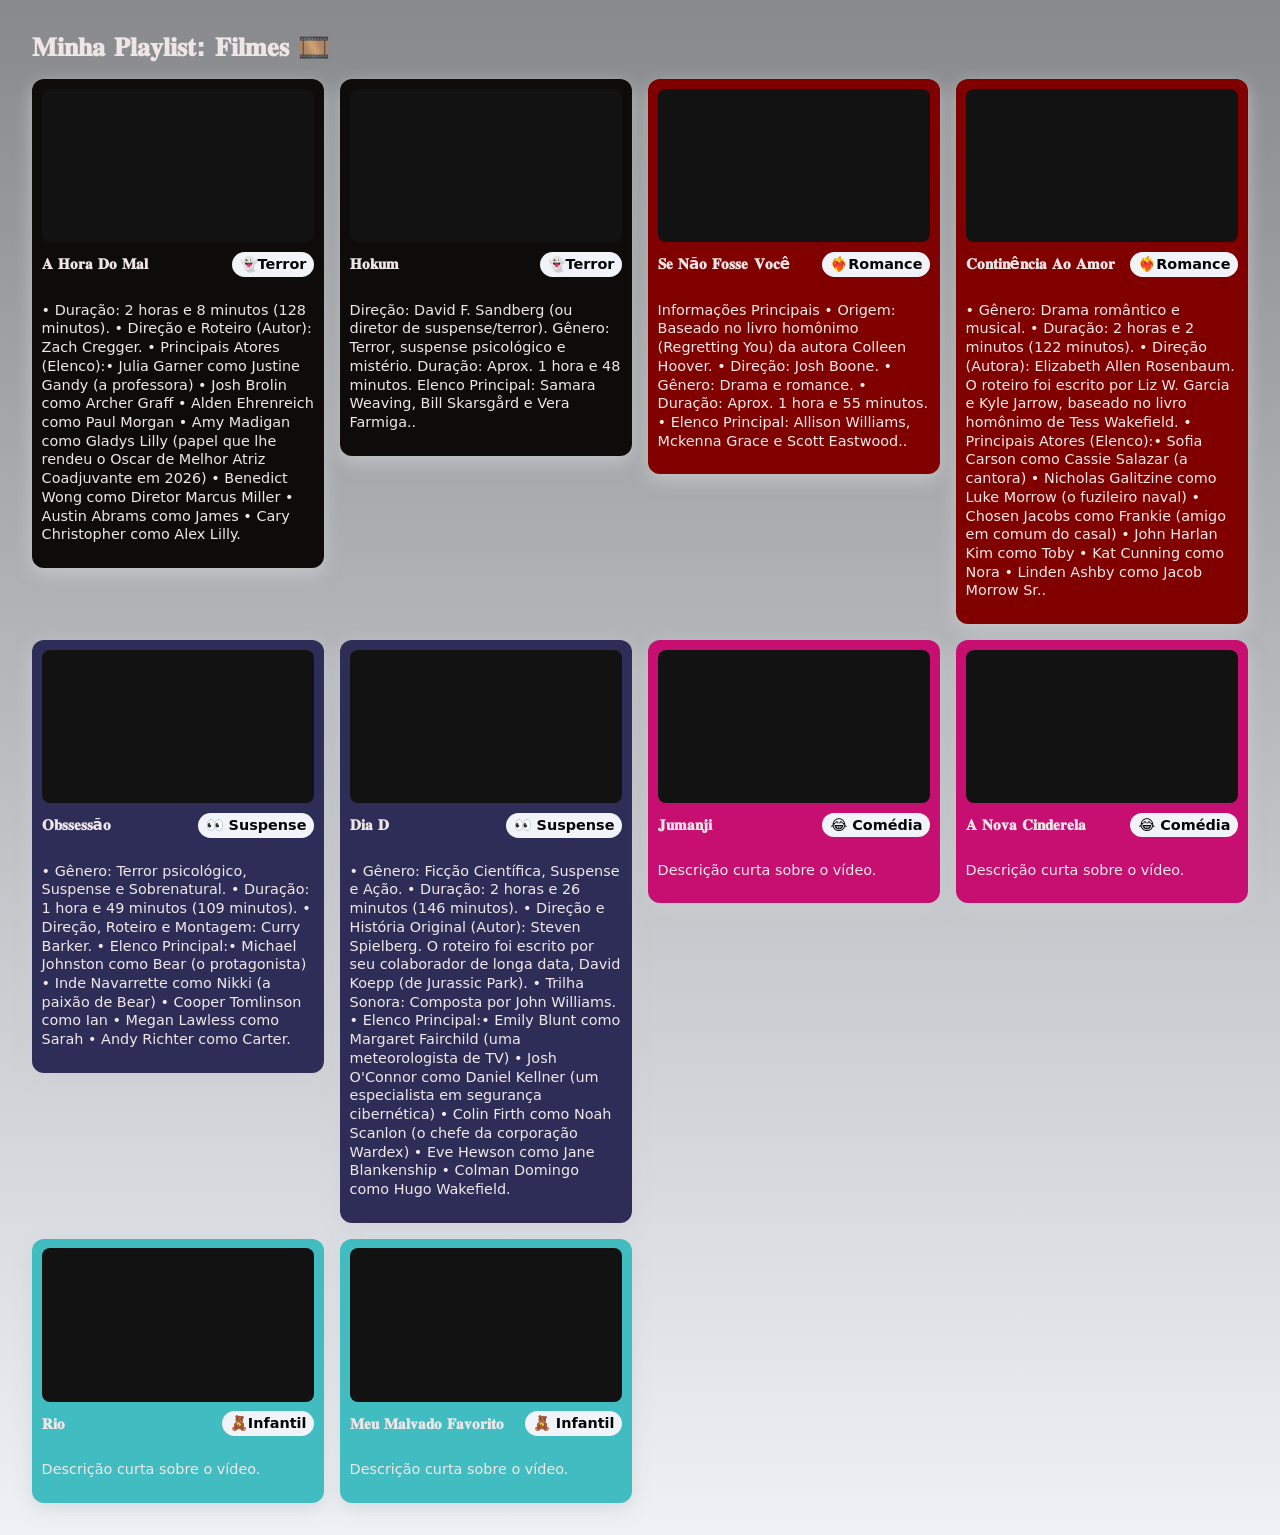
==== galeria2.html @ abc64dfc "Add files via upload" ====
<!doctype html>
<html lang="pt-BR">
<head>
  <meta charset="utf-8" />
  <meta name="viewport" content="width=device-width,initial-scale=1" />
  <title>Galeria Bongo Cat</title>
  <link rel="stylesheet" href="style2.css">
</head>
<body>
  <h1>𝐌𝐢𝐧𝐡𝐚 𝐏𝐥𝐚𝐲𝐥𝐢𝐬𝐭: 𝐅𝐢𝐥𝐦𝐞𝐬 🎞️</h1>
  
  <section class="grid">
    
    <!-- EXEMPLO 1 -->
    <article class="card terror">
      <div class="video-wrap">
        <iframe width="560" height="315" src="https://www.youtube.com/embed/_tchsUm0w_M?si=lUSmMqHdHg6Buxvi" title="YouTube video player" frameborder="0" allow="accelerometer; autoplay; clipboard-write; encrypted-media; gyroscope; picture-in-picture; web-share" referrerpolicy="strict-origin-when-cross-origin" allowfullscreen></iframe>
      </div>
      <div class="meta">
        <div class="title"> 𝐀 𝐇𝐨𝐫𝐚 𝐃𝐨 𝐌𝐚𝐥</div>
        <div class="badge">👻Terror</div>
      </div>
      <p class="desc"> • Duração: 2 horas e 8 minutos (128 minutos).
• Direção e Roteiro (Autor): Zach Cregger.
• Principais Atores (Elenco):• Julia Garner como Justine Gandy (a professora)
• Josh Brolin como Archer Graff
• Alden Ehrenreich como Paul Morgan
• Amy Madigan como Gladys Lilly (papel que lhe rendeu o Oscar de Melhor Atriz Coadjuvante em 2026)
• Benedict Wong como Diretor Marcus Miller
• Austin Abrams como James
• Cary Christopher como Alex Lilly.</p>
    </article>

    <!-- EXEMPLO 2 -->
    <article class="card terror">
      <div class="video-wrap">
        <iframe width="560" height="315" src="https://www.youtube.com/embed/yLKlNlv4vvI?si=GByscv7Jr2Nr9px-" title="YouTube video player" frameborder="0" allow="accelerometer; autoplay; clipboard-write; encrypted-media; gyroscope; picture-in-picture; web-share" referrerpolicy="strict-origin-when-cross-origin" allowfullscreen></iframe>
      </div>
      <div class="meta">
        <div class="title"> 𝐇𝐨𝐤𝐮𝐦</div>
        <div class="badge">👻Terror</div>
      </div>
      <p class="desc">Direção: David F. Sandberg (ou diretor de suspense/terror).

Gênero: Terror, suspense psicológico e mistério.

Duração: Aprox. 1 hora e 48 minutos.

Elenco Principal: Samara Weaving, Bill Skarsgård e Vera Farmiga..</p>
    </article>

    <!-- EXEMPLO 3 -->
    <article class="card romance">
      <div class="video-wrap">
        <iframe width="560" height="315" src="https://www.youtube.com/embed/lmf0XFlD3-M?si=To_8fAioqGDi1XKF" title="YouTube video player" frameborder="0" allow="accelerometer; autoplay; clipboard-write; encrypted-media; gyroscope; picture-in-picture; web-share" referrerpolicy="strict-origin-when-cross-origin" allowfullscreen></iframe>
      </div>
      <div class="meta">
        <div class="title"> 𝐒𝐞 𝐍ã𝐨 𝐅𝐨𝐬𝐬𝐞 𝐕𝐨𝐜ê</div>
        <div class="badge">❤️‍🔥Romance</div>
      </div>
      <p class="desc">Informações Principais
• Origem: Baseado no livro homônimo (Regretting You) da autora Colleen Hoover.
• Direção: Josh Boone.
• Gênero: Drama e romance.
• Duração: Aprox. 1 hora e 55 minutos.
• Elenco Principal: Allison Williams, Mckenna Grace e Scott Eastwood..</p>
    </article>

    <!-- EXEMPLO 4 -->
    <article class="card romance">
      <div class="video-wrap">
        <iframe width="560" height="315" src="https://www.youtube.com/embed/WTLgg8oRSBE?si=UqxT-AQ-lOje7kwX" title="YouTube video player" frameborder="0" allow="accelerometer; autoplay; clipboard-write; encrypted-media; gyroscope; picture-in-picture; web-share" referrerpolicy="strict-origin-when-cross-origin" allowfullscreen></iframe>
      </div>
      <div class="meta">
        <div class="title"> 𝐂𝐨𝐧𝐭𝐢𝐧ê𝐧𝐜𝐢𝐚 𝐀𝐨 𝐀𝐦𝐨𝐫</div>
        <div class="badge">❤️‍🔥Romance</div>
      </div>
      <p class="desc">• Gênero: Drama romântico e musical.
• Duração: 2 horas e 2 minutos (122 minutos).
• Direção (Autora): Elizabeth Allen Rosenbaum. O roteiro foi escrito por Liz W. Garcia e Kyle Jarrow, baseado no livro homônimo de Tess Wakefield.
• Principais Atores (Elenco):• Sofia Carson como Cassie Salazar (a cantora)
• Nicholas Galitzine como Luke Morrow (o fuzileiro naval)
• Chosen Jacobs como Frankie (amigo em comum do casal)
• John Harlan Kim como Toby
• Kat Cunning como Nora
• Linden Ashby como Jacob Morrow Sr..</p>
    </article>

    <!-- EXEMPLO 5 -->
    <article class="card suspense">
      <div class="video-wrap">
        <iframe width="560" height="315" src="https://www.youtube.com/embed/OYueQyeNgOk?si=bNjqb4Cc9XA_5oQD" title="YouTube video player" frameborder="0" allow="accelerometer; autoplay; clipboard-write; encrypted-media; gyroscope; picture-in-picture; web-share" referrerpolicy="strict-origin-when-cross-origin" allowfullscreen></iframe>
      </div>
      <div class="meta">
        <div class="title">𝐎𝐛𝐬𝐬𝐞𝐬𝐬ã𝐨</div>
        <div class="badge">👀 Suspense</div>
      </div>
      <p class="desc">• Gênero: Terror psicológico, Suspense e Sobrenatural.
• Duração: 1 hora e 49 minutos (109 minutos).
• Direção, Roteiro e Montagem: Curry Barker.
• Elenco Principal:• Michael Johnston como Bear (o protagonista)
• Inde Navarrette como Nikki (a paixão de Bear)
• Cooper Tomlinson como Ian
• Megan Lawless como Sarah
• Andy Richter como Carter.</p>
    </article>

    <!-- EXEMPLO 6 -->
    <article class="card suspense">
      <div class="video-wrap">
        <iframe width="560" height="315" src="https://www.youtube.com/embed/cuAQK4KZZO0?si=cbIvC28_RliayE7a" title="YouTube video player" frameborder="0" allow="accelerometer; autoplay; clipboard-write; encrypted-media; gyroscope; picture-in-picture; web-share" referrerpolicy="strict-origin-when-cross-origin" allowfullscreen></iframe>
      </div>
      <div class="meta">
        <div class="title"> 𝐃𝐢𝐚 𝐃</div>
        <div class="badge">👀 Suspense</div>
      </div>
      <p class="desc">• Gênero: Ficção Científica, Suspense e Ação.
• Duração: 2 horas e 26 minutos (146 minutos).
• Direção e História Original (Autor): Steven Spielberg. O roteiro foi escrito por seu colaborador de longa data, David Koepp (de Jurassic Park).
• Trilha Sonora: Composta por John Williams.
• Elenco Principal:• Emily Blunt como Margaret Fairchild (uma meteorologista de TV)
• Josh O'Connor como Daniel Kellner (um especialista em segurança cibernética)
• Colin Firth como Noah Scanlon (o chefe da corporação Wardex)
• Eve Hewson como Jane Blankenship
• Colman Domingo como Hugo Wakefield.</p>
    </article>

    <!-- EXEMPLO 7 -->
    <article class="card comedia">
      <div class="video-wrap">
        <iframe width="560" height="315" src="https://www.youtube.com/embed/CYc9CXGu9BI?si=E3e-jsje8lQ975eZ&amp;start=6" title="YouTube video player" frameborder="0" allow="accelerometer; autoplay; clipboard-write; encrypted-media; gyroscope; picture-in-picture; web-share" referrerpolicy="strict-origin-when-cross-origin" allowfullscreen></iframe>
      </div>
      <div class="meta">
        <div class="title">𝐉𝐮𝐦𝐚𝐧𝐣𝐢</div>
        <div class="badge">😂 Comédia</div>
      </div>
      <p class="desc">Descrição curta sobre o vídeo.</p>
    </article>

    <!-- EXEMPLO 8 -->
    <article class="card comedia">
      <div class="video-wrap">
        <iframe width="560" height="315" src="https://www.youtube.com/embed/B_VFs9j95gc?si=gO1gCDy97R6djfp6&amp;start=6" title="YouTube video player" frameborder="0" allow="accelerometer; autoplay; clipboard-write; encrypted-media; gyroscope; picture-in-picture; web-share" referrerpolicy="strict-origin-when-cross-origin" allowfullscreen></iframe>
      </div>
      <div class="meta">
        <div class="title"> 𝐀 𝐍𝐨𝐯𝐚 𝐂𝐢𝐧𝐝𝐞𝐫𝐞𝐥𝐚</div>
        <div class="badge">😂 Comédia</div>
      </div>
      <p class="desc">Descrição curta sobre o vídeo.</p>
    </article>

    <!-- EXEMPLO 9 -->
    <article class="card infantil">
      <div class="video-wrap">
        <iframe width="560" height="315" src="https://www.youtube.com/embed/d37-kpW5Koo?si=rzhOXjuxsxHUUMAw&amp;start=6" title="YouTube video player" frameborder="0" allow="accelerometer; autoplay; clipboard-write; encrypted-media; gyroscope; picture-in-picture; web-share" referrerpolicy="strict-origin-when-cross-origin" allowfullscreen></iframe>
      </div>
      <div class="meta">
        <div class="title"> 𝐑𝐢𝐨</div>
        <div class="badge">🧸Infantil</div>
      </div>
      <p class="desc">Descrição curta sobre o vídeo.</p>
    </article>

    <!-- EXEMPLO 10 -->
    <article class="card infantil">
      <div class="video-wrap">
        <iframe width="560" height="315" src="https://www.youtube.com/embed/seSIJf5mhPE?si=BXR_rKiI-ZKNmwSE&amp;start=6" title="YouTube video player" frameborder="0" allow="accelerometer; autoplay; clipboard-write; encrypted-media; gyroscope; picture-in-picture; web-share" referrerpolicy="strict-origin-when-cross-origin" allowfullscreen></iframe>
        </div>
      <div class="meta">
        <div class="title">𝐌𝐞𝐮 𝐌𝐚𝐥𝐯𝐚𝐝𝐨 𝐅𝐚𝐯𝐨𝐫𝐢𝐭𝐨</div>
        <div class="badge">🧸 Infantil</div>
      </div>
      <p class="desc">Descrição curta sobre o vídeo.</p>
    </article>






    





    
    

  </section>
</body>
</html>
---- style2.css ----
:root{
  --gap: 1rem;
  --card-bg: #ffffff;
  --radius: 12px;
}
body{
  font-family: system-ui, -apple-system, sans-serif;
  background: linear-gradient(180deg,#88898b,#eef2f7);
  margin: 0;
  padding: 2rem;
  color: #eee6e6;
}

h1{ margin: 0 0 1rem 0; font-size: 1.6rem; }

.grid{
  display: grid;
  grid-template-columns: repeat(auto-fit, minmax(260px, 1fr));
  gap: var(--gap);
  align-items: start;
}

.card{
  background: var(--card-bg);
  border-radius: var(--radius);
  padding: 0.6rem;
  box-shadow: 0 6px 18px rgba(207, 209, 211, 0.699);
  transition: transform .18s ease;
  display: flex;
  flex-direction: column;
  gap: .6rem;
}
.card:hover{
  transform: translateY(-6px);
  box-shadow: 0 12px 30px rgba(15,20,30,0.12);
}

.video-wrap{
  position: relative;
  width: 100%;
  padding-top: 56.25%; /* Mantém proporção 16:9 */
  border-radius: calc(var(--radius) - 4px);
  overflow: hidden;
  background: #131212;
}
/* O CSS abaixo garante que o iframe colado ocupe todo o espaço */
.video-wrap iframe{
  position: absolute;
  inset: 0;
  width: 100%;
  height: 100%;
  border: 0;
}

.meta{
  display:flex;
  justify-content: space-between;
  align-items: center;
  gap: .5rem;
  font-size: .95rem;
}
.title{ font-weight: 600; }

.desc{
  font-size: .9rem;
  color: #f0e8e8;
  line-height: 1.3;
}

.badge{
  background: #f0f4f8;
  padding: .25rem .5rem;
  border-radius: 999px;
  font-size: 0.9rem;
  font-weight: 600;
  color: #060607;
}
                
.terror{
    background-color: rgb(14, 11, 11);
}

.romance{
    background-color: maroon;
}

.suspense{
    background-color: rgb(45, 45, 88);
}

.comedia{
    background-color: rgb(199, 15, 113) ;
}

.infantil{
    background-color: rgb(65, 188, 192);
}
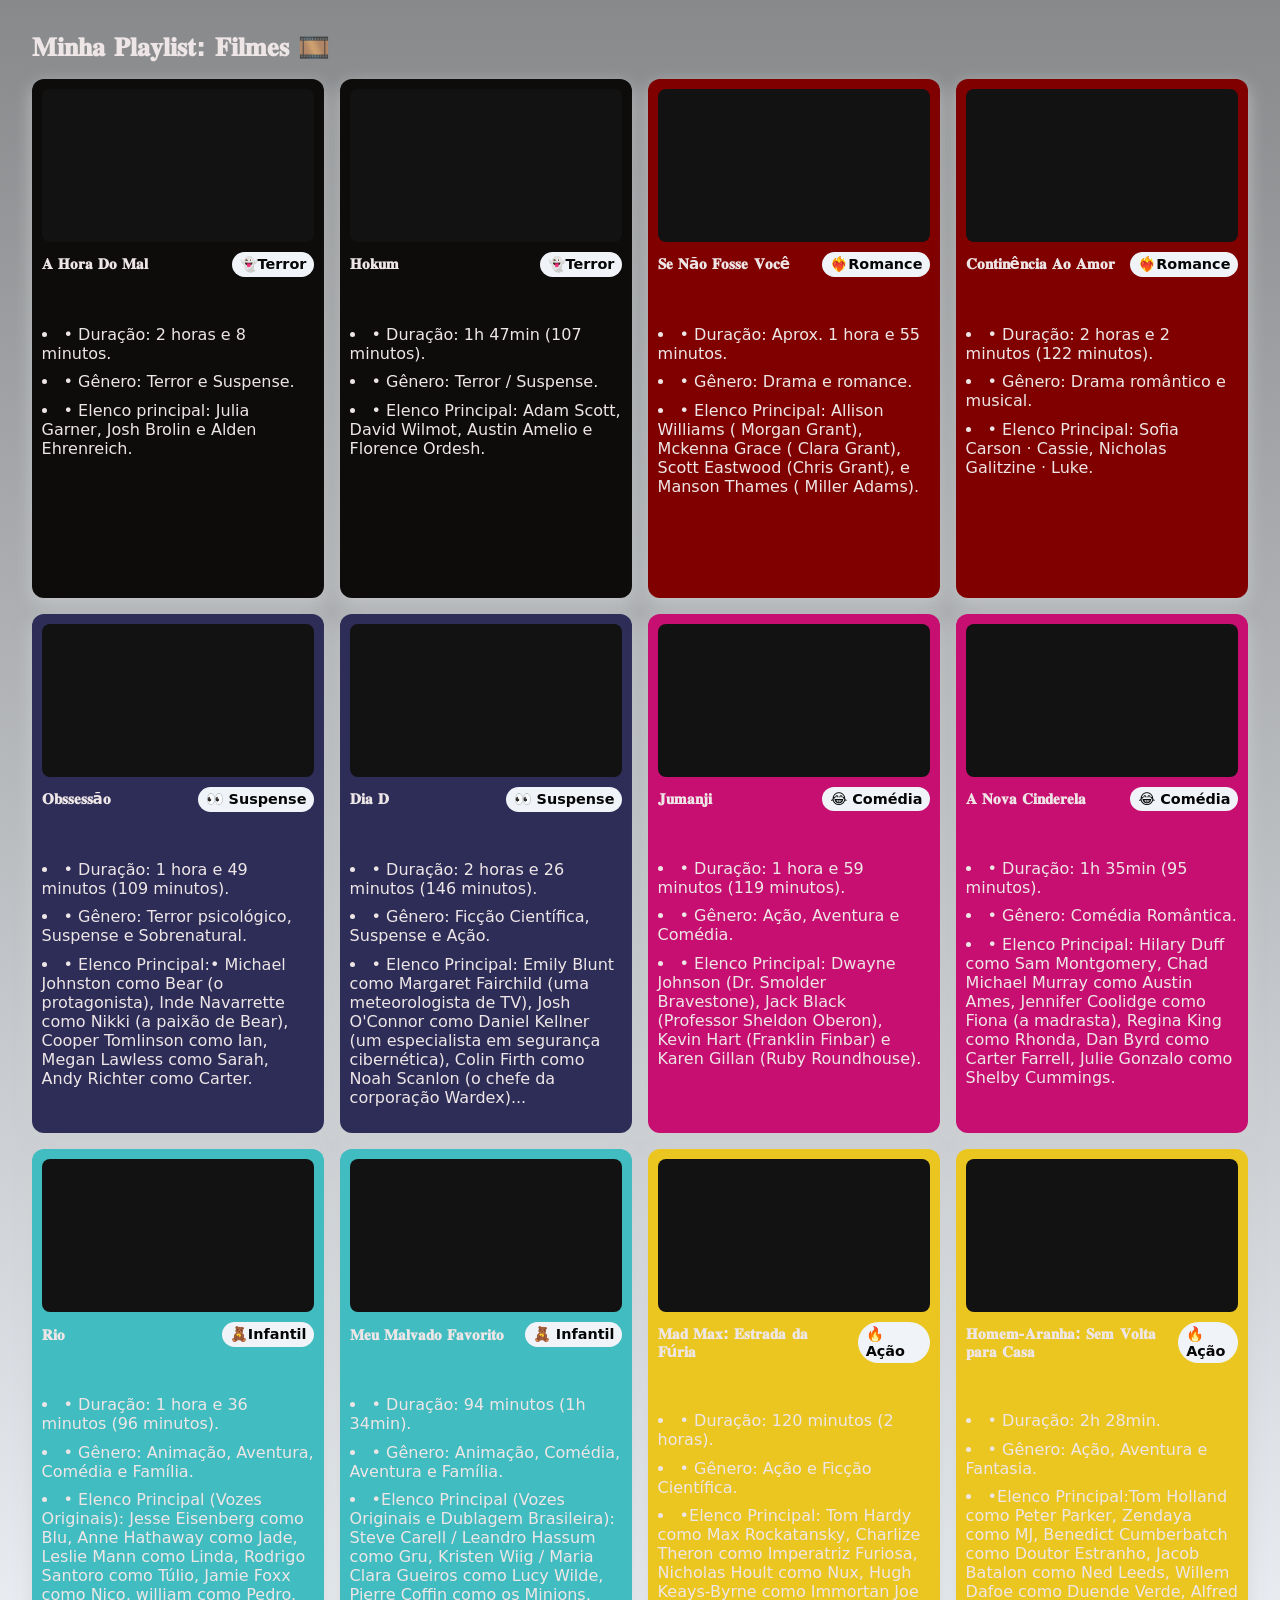
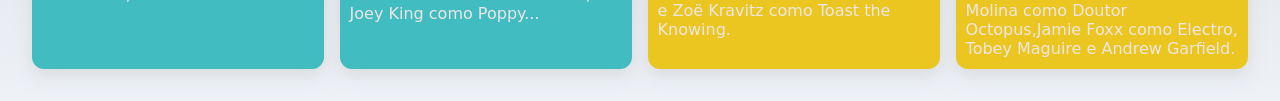
==== commit 0da34d44: "Add files via upload" ====
--- a/galeria2.html
+++ b/galeria2.html
@@ -20,15 +20,9 @@
         <div class="title"> 𝐀 𝐇𝐨𝐫𝐚 𝐃𝐨 𝐌𝐚𝐥</div>
         <div class="badge">👻Terror</div>
       </div>
-      <p class="desc"> • Duração: 2 horas e 8 minutos (128 minutos).
-• Direção e Roteiro (Autor): Zach Cregger.
-• Principais Atores (Elenco):• Julia Garner como Justine Gandy (a professora)
-• Josh Brolin como Archer Graff
-• Alden Ehrenreich como Paul Morgan
-• Amy Madigan como Gladys Lilly (papel que lhe rendeu o Oscar de Melhor Atriz Coadjuvante em 2026)
-• Benedict Wong como Diretor Marcus Miller
-• Austin Abrams como James
-• Cary Christopher como Alex Lilly.</p>
+      <p class="desc"> <li>• Duração: 2 horas e 8 minutos.</li>
+                       <li>• Gênero: Terror e Suspense.</li>
+                       <li>• Elenco principal: Julia Garner, Josh Brolin e Alden Ehrenreich.</p></li>
     </article>
 
     <!-- EXEMPLO 2 -->
@@ -40,13 +34,9 @@
         <div class="title"> 𝐇𝐨𝐤𝐮𝐦</div>
         <div class="badge">👻Terror</div>
       </div>
-      <p class="desc">Direção: David F. Sandberg (ou diretor de suspense/terror).
-
-Gênero: Terror, suspense psicológico e mistério.
-
-Duração: Aprox. 1 hora e 48 minutos.
-
-Elenco Principal: Samara Weaving, Bill Skarsgård e Vera Farmiga..</p>
+      <p class="desc"> <li>• Duração: 1h 47min (107 minutos).</li>
+                       <li>• Gênero: Terror / Suspense.</li>
+                       <li>• Elenco Principal: Adam Scott, David Wilmot, Austin Amelio e Florence Ordesh.</p></li>
     </article>
 
     <!-- EXEMPLO 3 -->
@@ -58,12 +48,9 @@
         <div class="title"> 𝐒𝐞 𝐍ã𝐨 𝐅𝐨𝐬𝐬𝐞 𝐕𝐨𝐜ê</div>
         <div class="badge">❤️‍🔥Romance</div>
       </div>
-      <p class="desc">Informações Principais
-• Origem: Baseado no livro homônimo (Regretting You) da autora Colleen Hoover.
-• Direção: Josh Boone.
-• Gênero: Drama e romance.
-• Duração: Aprox. 1 hora e 55 minutos.
-• Elenco Principal: Allison Williams, Mckenna Grace e Scott Eastwood..</p>
+      <p class="desc"> <li>• Duração: Aprox. 1 hora e 55 minutos.</li>
+                       <li>• Gênero: Drama e romance.</li>
+                       <li>• Elenco Principal: Allison Williams ( Morgan Grant), Mckenna Grace ( Clara Grant), Scott Eastwood (Chris Grant), e Manson Thames ( Miller Adams).</p></li>
     </article>
 
     <!-- EXEMPLO 4 -->
@@ -75,15 +62,9 @@
         <div class="title"> 𝐂𝐨𝐧𝐭𝐢𝐧ê𝐧𝐜𝐢𝐚 𝐀𝐨 𝐀𝐦𝐨𝐫</div>
         <div class="badge">❤️‍🔥Romance</div>
       </div>
-      <p class="desc">• Gênero: Drama romântico e musical.
-• Duração: 2 horas e 2 minutos (122 minutos).
-• Direção (Autora): Elizabeth Allen Rosenbaum. O roteiro foi escrito por Liz W. Garcia e Kyle Jarrow, baseado no livro homônimo de Tess Wakefield.
-• Principais Atores (Elenco):• Sofia Carson como Cassie Salazar (a cantora)
-• Nicholas Galitzine como Luke Morrow (o fuzileiro naval)
-• Chosen Jacobs como Frankie (amigo em comum do casal)
-• John Harlan Kim como Toby
-• Kat Cunning como Nora
-• Linden Ashby como Jacob Morrow Sr..</p>
+      <p class="desc"> <li>• Duração: 2 horas e 2 minutos (122 minutos).</li>
+                       <li>• Gênero: Drama romântico e musical.</li>
+                       <li>• Elenco Principal: Sofia Carson · Cassie, Nicholas Galitzine · Luke.</p></li>
     </article>
 
     <!-- EXEMPLO 5 -->
@@ -95,14 +76,9 @@
         <div class="title">𝐎𝐛𝐬𝐬𝐞𝐬𝐬ã𝐨</div>
         <div class="badge">👀 Suspense</div>
       </div>
-      <p class="desc">• Gênero: Terror psicológico, Suspense e Sobrenatural.
-• Duração: 1 hora e 49 minutos (109 minutos).
-• Direção, Roteiro e Montagem: Curry Barker.
-• Elenco Principal:• Michael Johnston como Bear (o protagonista)
-• Inde Navarrette como Nikki (a paixão de Bear)
-• Cooper Tomlinson como Ian
-• Megan Lawless como Sarah
-• Andy Richter como Carter.</p>
+      <p class="desc"> <li>• Duração: 1 hora e 49 minutos (109 minutos).</li>
+                       <li>• Gênero: Terror psicológico, Suspense e Sobrenatural.</li>
+                       <li>• Elenco Principal:• Michael Johnston como Bear (o protagonista), Inde Navarrette como Nikki (a paixão de Bear), Cooper Tomlinson como Ian,  Megan Lawless como Sarah, Andy Richter como Carter.</p></li>
     </article>
 
     <!-- EXEMPLO 6 -->
@@ -114,15 +90,9 @@
         <div class="title"> 𝐃𝐢𝐚 𝐃</div>
         <div class="badge">👀 Suspense</div>
       </div>
-      <p class="desc">• Gênero: Ficção Científica, Suspense e Ação.
-• Duração: 2 horas e 26 minutos (146 minutos).
-• Direção e História Original (Autor): Steven Spielberg. O roteiro foi escrito por seu colaborador de longa data, David Koepp (de Jurassic Park).
-• Trilha Sonora: Composta por John Williams.
-• Elenco Principal:• Emily Blunt como Margaret Fairchild (uma meteorologista de TV)
-• Josh O'Connor como Daniel Kellner (um especialista em segurança cibernética)
-• Colin Firth como Noah Scanlon (o chefe da corporação Wardex)
-• Eve Hewson como Jane Blankenship
-• Colman Domingo como Hugo Wakefield.</p>
+      <p class="desc"> <li>• Duração: 2 horas e 26 minutos (146 minutos).</li>
+                       <li>• Gênero: Ficção Científica, Suspense e Ação.</li>
+                       <li>• Elenco Principal: Emily Blunt como Margaret Fairchild (uma meteorologista de TV), Josh O'Connor como Daniel Kellner (um especialista em segurança cibernética), Colin Firth como Noah Scanlon (o chefe da corporação Wardex)...</p></li>
     </article>
 
     <!-- EXEMPLO 7 -->
@@ -134,7 +104,9 @@
         <div class="title">𝐉𝐮𝐦𝐚𝐧𝐣𝐢</div>
         <div class="badge">😂 Comédia</div>
       </div>
-      <p class="desc">Descrição curta sobre o vídeo.</p>
+      <p class="desc"> <li>• Duração: 1 hora e 59 minutos (119 minutos).</li>
+                       <li>• Gênero: Ação, Aventura e Comédia.</li>
+                       <li>• Elenco Principal: Dwayne Johnson (Dr. Smolder Bravestone), Jack Black (Professor Sheldon Oberon), Kevin Hart (Franklin Finbar) e Karen Gillan (Ruby Roundhouse).</p></li>
     </article>
 
     <!-- EXEMPLO 8 -->
@@ -146,7 +118,9 @@
         <div class="title"> 𝐀 𝐍𝐨𝐯𝐚 𝐂𝐢𝐧𝐝𝐞𝐫𝐞𝐥𝐚</div>
         <div class="badge">😂 Comédia</div>
       </div>
-      <p class="desc">Descrição curta sobre o vídeo.</p>
+      <p class="desc"> <li>• Duração: 1h 35min (95 minutos).</li>
+                       <li>• Gênero: Comédia Romântica.</li>
+                       <li>• Elenco Principal: Hilary Duff como Sam Montgomery, Chad Michael Murray como Austin Ames, Jennifer Coolidge como Fiona (a madrasta), Regina King como Rhonda, Dan Byrd como Carter Farrell, Julie Gonzalo como Shelby Cummings.</p></li>
     </article>
 
     <!-- EXEMPLO 9 -->
@@ -158,7 +132,9 @@
         <div class="title"> 𝐑𝐢𝐨</div>
         <div class="badge">🧸Infantil</div>
       </div>
-      <p class="desc">Descrição curta sobre o vídeo.</p>
+      <p class="desc"> <li>• Duração: 1 hora e 36 minutos (96 minutos).</li>
+                       <li>• Gênero: Animação, Aventura, Comédia e Família.</li>
+                       <li>• Elenco Principal (Vozes Originais): Jesse Eisenberg como Blu, Anne Hathaway como Jade, Leslie Mann como Linda, Rodrigo Santoro como Túlio, Jamie Foxx como Nico, william como Pedro.</p></li>
     </article>
 
     <!-- EXEMPLO 10 -->
@@ -170,23 +146,44 @@
         <div class="title">𝐌𝐞𝐮 𝐌𝐚𝐥𝐯𝐚𝐝𝐨 𝐅𝐚𝐯𝐨𝐫𝐢𝐭𝐨</div>
         <div class="badge">🧸 Infantil</div>
       </div>
-      <p class="desc">Descrição curta sobre o vídeo.</p>
+      <p class="desc"> <li>• Duração: 94 minutos (1h 34min).</li>
+                       <li>• Gênero: Animação, Comédia, Aventura e Família.</li>
+                       <li>•Elenco Principal (Vozes Originais e Dublagem Brasileira): Steve Carell / Leandro Hassum como Gru, Kristen Wiig / Maria Clara Gueiros como Lucy Wilde, Pierre Coffin como os Minions, Joey King como Poppy... </p></li>
+    </article>
+
+    <!-- EXEMPLO 11 -->
+    <article class="card ação">
+      <div class="video-wrap">
+        <iframe width="560" height="315" src="https://www.youtube.com/embed/cNQGfWtaKLI?si=YWrZs-IQndDAAUCe" title="YouTube video player" frameborder="0" allow="accelerometer; autoplay; clipboard-write; encrypted-media; gyroscope; picture-in-picture; web-share" referrerpolicy="strict-origin-when-cross-origin" allowfullscreen></iframe>
+        </div>
+      <div class="meta">
+        <div class="title">𝐌𝐚𝐝 𝐌𝐚𝐱: 𝐄𝐬𝐭𝐫𝐚𝐝𝐚 𝐝𝐚 𝐅ú𝐫𝐢𝐚</div>
+        <div class="badge">🔥Ação</div>
+      </div>
+      <p class="desc"> <li>• Duração: 120 minutos (2 horas).</li>
+                       <li>• Gênero: Ação e Ficção Científica.</li>
+                       <li>•Elenco Principal:  Tom Hardy como Max Rockatansky, Charlize Theron como Imperatriz Furiosa, Nicholas Hoult como Nux, Hugh Keays-Byrne como Immortan Joe e Zoë Kravitz como Toast the Knowing.</p></li>
+    </article>
+
+    <!-- EXEMPLO 12 -->
+    <article class="card ação">
+      <div class="video-wrap">
+        <iframe width="560" height="315" src="https://www.youtube.com/embed/CyiiEJRZjSU?si=q60-GL17GC1_jsdv" title="YouTube video player" frameborder="0" allow="accelerometer; autoplay; clipboard-write; encrypted-media; gyroscope; picture-in-picture; web-share" referrerpolicy="strict-origin-when-cross-origin" allowfullscreen></iframe>
+        </div>
+      <div class="meta">
+        <div class="title">𝐇𝐨𝐦𝐞𝐦-𝐀𝐫𝐚𝐧𝐡𝐚: 𝐒𝐞𝐦 𝐕𝐨𝐥𝐭𝐚 𝐩𝐚𝐫𝐚 𝐂𝐚𝐬𝐚</div>
+        <div class="badge">🔥Ação</div>
+      </div>
+      <p class="desc"> <li>• Duração: 2h 28min.</li>
+                       <li>• Gênero: Ação, Aventura e Fantasia.</li>
+                       <li>•Elenco Principal:Tom Holland como Peter Parker, Zendaya como MJ, Benedict Cumberbatch como Doutor Estranho, Jacob Batalon como Ned Leeds, Willem Dafoe como Duende Verde, Alfred Molina como Doutor Octopus,Jamie Foxx como Electro, Tobey Maguire e Andrew Garfield.
+.</p></li>
     </article>
 
 
 
 
 
-
-    
-
-
-
-
-
-    
-    
-
   </section>
 </body>
 </html>
--- a/style2.css
+++ b/style2.css
@@ -29,6 +29,7 @@
   display: flex;
   flex-direction: column;
   gap: .6rem;
+  height: 500px;
 }
 .card:hover{
   transform: translateY(-6px);
@@ -94,4 +95,8 @@
 
 .infantil{
     background-color: rgb(65, 188, 192);
+}
+
+.ação{
+    background-color: rgb(235, 198, 33);
 }
